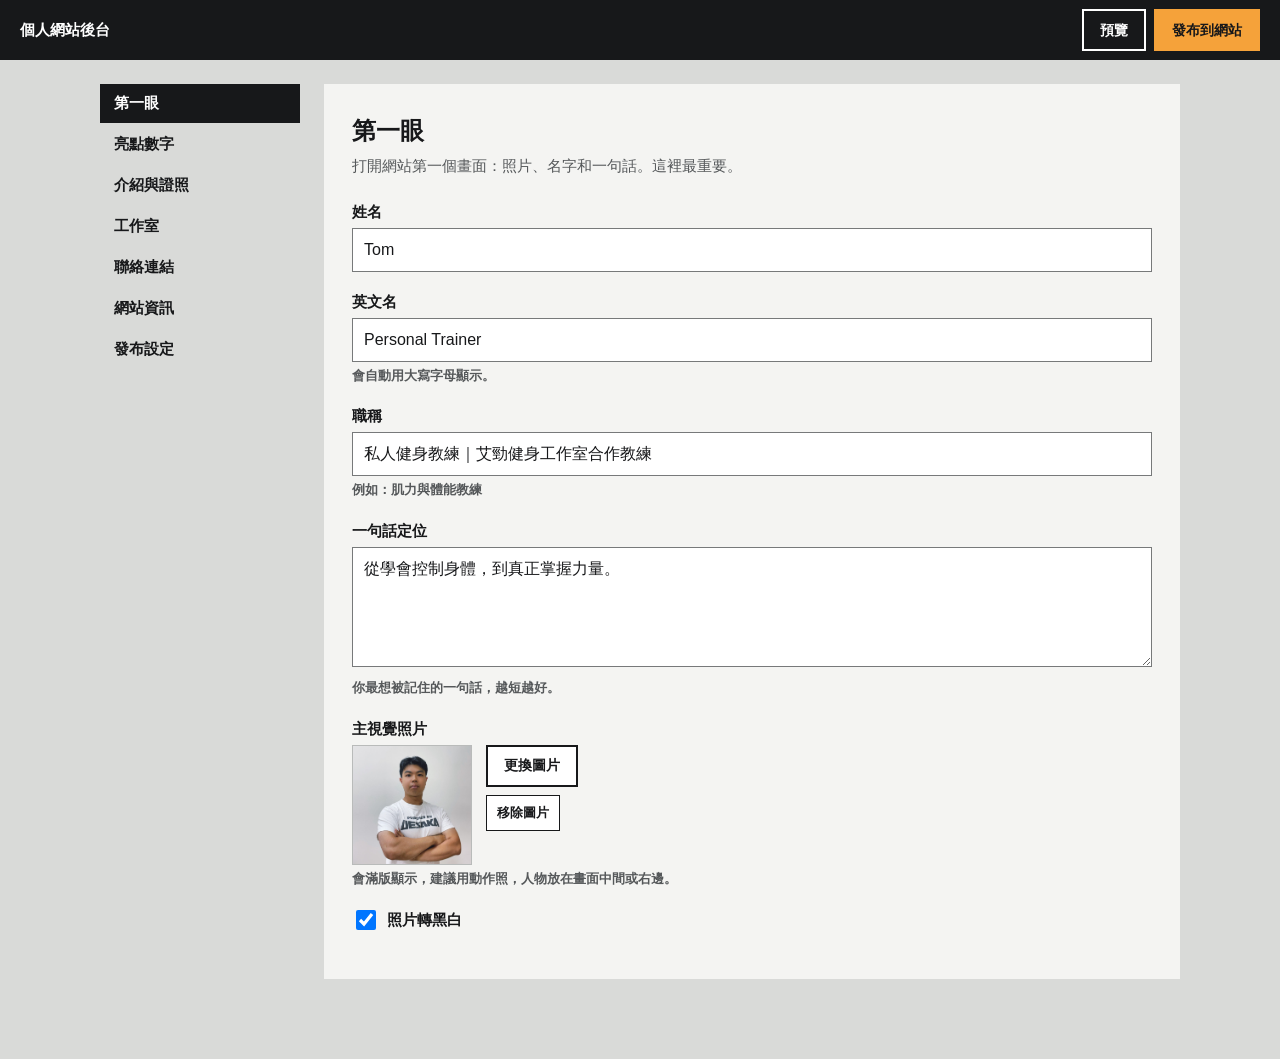
==== admin.html @ 5ab96dac "Add files via upload" ====
<!doctype html>
<html lang="zh-Hant">
<head>
<meta charset="utf-8">
<meta name="viewport" content="width=device-width, initial-scale=1">
<meta name="robots" content="noindex, nofollow">
<title>個人網站後台</title>
<link rel="icon" href="assets/logo.png">
<link rel="stylesheet" href="css/admin.css">
</head>
<body>
<header class="top">
  <strong>個人網站後台</strong>
  <span id="save-state" class="save-state" role="status"></span>
  <div class="top-actions">
    <button id="preview-btn" type="button" class="btn">預覽</button>
    <button id="publish-btn" type="button" class="btn btn-primary">發布到網站</button>
  </div>
</header>
<div id="draft-banner" class="banner" hidden>
  <span>已載入尚未發布的草稿。</span>
  <button id="discard-btn" type="button" class="link-btn">捨棄草稿，改用線上版本</button>
</div>
<div id="publish-log" class="publish-log" hidden></div>
<div class="layout">
  <nav id="tabs" class="tabs" aria-label="後台分頁"></nav>
  <main id="panel" class="panel"></main>
</div>
<script src="js/admin.js"></script>
</body>
</html>
---- css/admin.css ----
:root { --ink: #17181a; --muted: #55585a; --line: #b9bbba; --bg: #d9dad8; --card: #f4f4f2; --orange: #f5a23a; --danger: #a32a1c; --ok: #16683a; }
* { box-sizing: border-box; }
[hidden] { display: none !important; }
body { margin: 0; background: var(--bg); color: var(--ink); font: 15px/1.6 "Noto Sans TC", "Microsoft JhengHei", "PingFang TC", sans-serif; }
.top { position: sticky; top: 0; z-index: 5; display: flex; align-items: center; gap: 14px; min-height: 60px; padding: 8px 20px; background: var(--ink); color: #fff; flex-wrap: wrap; }
.save-state { color: #c8cac9; font-size: 13px; }
.top-actions { margin-left: auto; display: flex; gap: 8px; }
.btn { min-height: 42px; padding: 7px 16px; border: 2px solid var(--ink); background: #fff; color: var(--ink); font-family: inherit; font-size: 14px; font-weight: 700; line-height: 1.2; cursor: pointer; }
.btn:hover { background: #e8e8e6; }
.btn:disabled { opacity: .55; cursor: wait; }
.top .btn { border-color: #fff; background: transparent; color: #fff; }
.top .btn:hover { background: #3a3c3e; }
.top .btn-primary, .btn-primary { background: var(--orange); border-color: var(--orange); color: var(--ink); }
.top .btn-primary:hover, .btn-primary:hover { background: #ffb95e; }
.btn-small { min-height: 36px; padding: 4px 10px; font-size: 13px; border-width: 1px; }
.btn-danger { color: var(--danger); border-color: var(--danger); }
.banner { display: flex; gap: 12px; flex-wrap: wrap; padding: 9px 20px; background: #fbe4bd; font-weight: 500; }
.link-btn { padding: 0; border: 0; background: none; color: inherit; font: inherit; font-weight: 700; text-decoration: underline; cursor: pointer; }
.publish-log { padding: 12px 20px; background: #26282a; color: #fff; font-size: 14px; }
.publish-log .err { color: #ffb4a8; }
.publish-log .ok { color: #90e3ae; }
.publish-log a { color: var(--orange); }
.layout { display: grid; grid-template-columns: 200px minmax(0, 1fr); max-width: 1120px; margin: 0 auto; gap: 24px; padding: 24px 20px 80px; align-items: start; }
.tabs { position: sticky; top: 84px; display: flex; flex-direction: column; gap: 2px; }
.tabs button { padding: 10px 14px; border: 0; background: transparent; text-align: left; font-family: inherit; font-size: 15px; font-weight: 700; color: var(--ink); cursor: pointer; }
.tabs button:hover { background: #c7c9c7; }
.tabs button[aria-current="true"] { background: var(--ink); color: #fff; }
.panel { background: var(--card); padding: 28px; min-width: 0; }
.panel h1 { margin: 0 0 4px; font-size: 24px; }
.panel-desc { margin: 0 0 22px; color: var(--muted); }
.field { display: block; margin-bottom: 18px; }
.field > span, .field-label { display: block; margin-bottom: 4px; font-weight: 700; }
.hint { display: block; margin-top: 4px; font-size: 13px; color: var(--muted); }
input[type="text"], input[type="url"], input[type="date"], input[type="password"], textarea { width: 100%; min-height: 42px; padding: 8px 11px; border: 1px solid #77797a; background: #fff; color: var(--ink); font-family: inherit; font-size: 16px; line-height: 1.6; }
textarea { resize: vertical; min-height: 120px; }
.check { display: flex; align-items: center; gap: 8px; margin-bottom: 18px; font-weight: 700; }
.check input { width: 20px; height: 20px; }
.list { display: flex; flex-direction: column; gap: 14px; margin-bottom: 18px; }
.item { border: 1px solid var(--line); background: #fff; }
.item > summary { display: flex; align-items: center; gap: 10px; padding: 11px 14px; cursor: pointer; font-weight: 700; }
.item > summary .item-title { flex: 1; min-width: 0; overflow: hidden; text-overflow: ellipsis; white-space: nowrap; }
.item-actions { display: flex; gap: 4px; flex: none; }
.item-body { padding: 14px; border-top: 1px solid var(--line); }
.image-field { display: flex; gap: 14px; align-items: flex-start; flex-wrap: wrap; }
.image-field img { width: 120px; height: 120px; object-fit: cover; background: #c7c9c7; border: 1px solid var(--line); }
.image-field video { width: 240px; aspect-ratio: 4 / 3; background: #17181a; border: 1px solid var(--line); }
.image-field .blank { display: flex; align-items: center; justify-content: center; width: 120px; height: 120px; background: #e4e5e3; color: var(--muted); font-size: 13px; }
.image-controls { display: flex; flex-direction: column; gap: 8px; align-items: flex-start; }
.upload-btn { display: inline-flex; align-items: center; }
.upload-btn input { position: absolute; width: 1px; height: 1px; opacity: 0; }
.upload-btn:focus-within { outline: 3px solid var(--orange); }
.steps { padding-left: 20px; margin: 0 0 22px; }
.steps li { margin-bottom: 6px; }
.row { display: flex; gap: 8px; flex-wrap: wrap; }
.status { margin-top: 10px; font-weight: 700; }
.status.ok { color: var(--ok); }
.status.err { color: var(--danger); }
.notice { padding: 10px 14px; margin-bottom: 20px; background: #fbe4bd; font-size: 14px; }
@media (max-width: 760px) {
  .layout { display: block; padding: 0 0 60px; }
  .tabs { position: static; flex-direction: row; overflow-x: auto; padding: 8px 12px; background: #c7c9c7; }
  .tabs button { flex: none; padding: 8px 12px; font-size: 14px; }
  .panel { padding: 20px 16px; }
  .top { padding: 8px 12px; }
  .top-actions { margin-left: 0; width: 100%; }
  .top-actions .btn { flex: 1; }
}
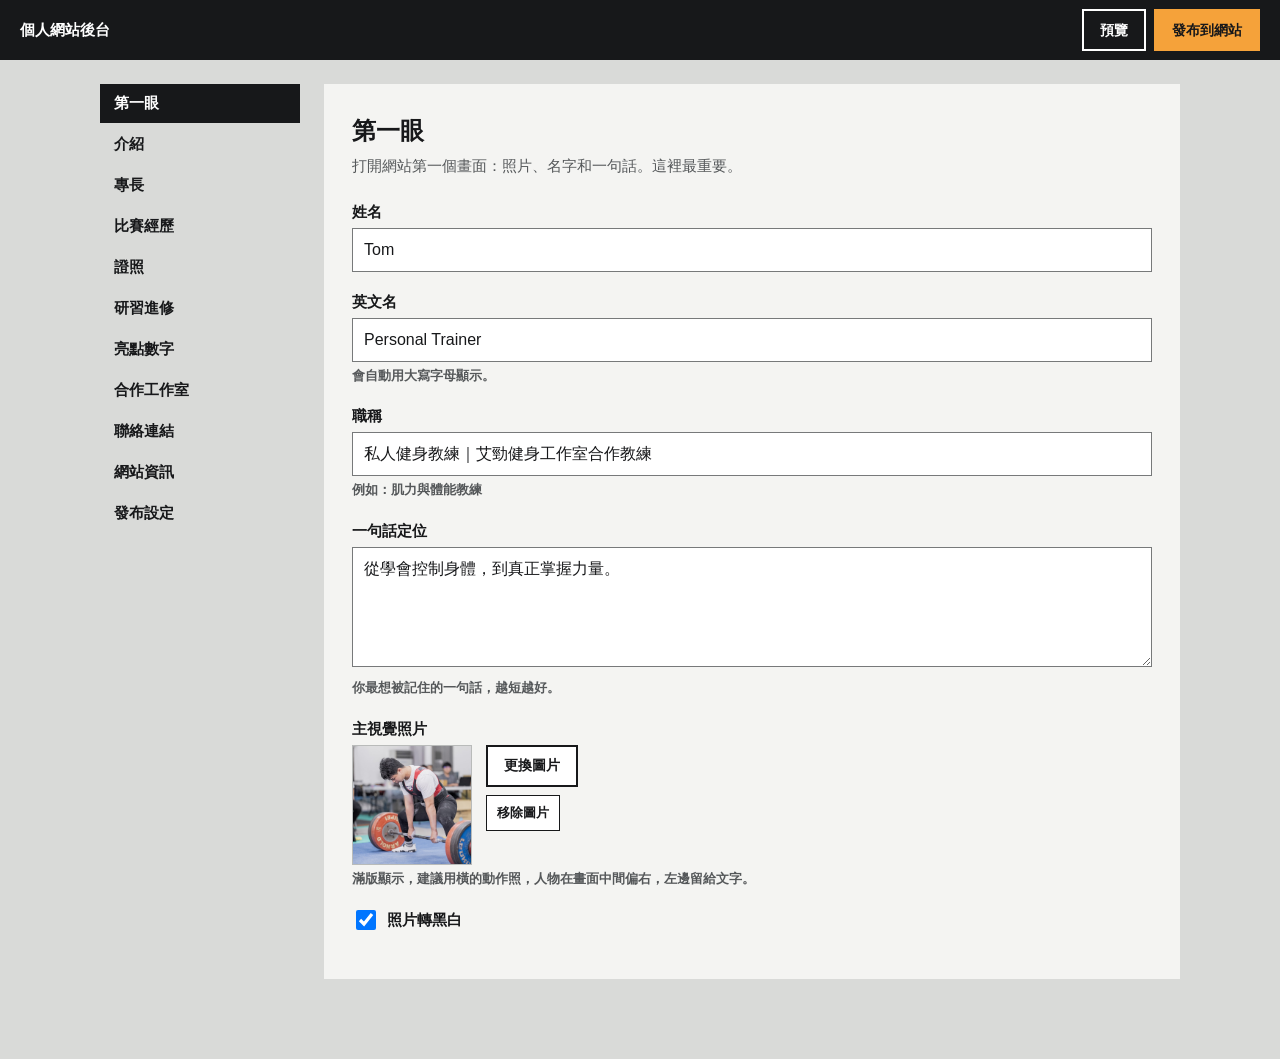
==== commit b7a61a96: "Add files via upload" ====
--- a/admin.html
+++ b/admin.html
@@ -5,7 +5,7 @@
 <meta name="viewport" content="width=device-width, initial-scale=1">
 <meta name="robots" content="noindex, nofollow">
 <title>個人網站後台</title>
-<link rel="icon" href="assets/logo.png">
+<link rel="icon" href="assets/icon-32.png" sizes="32x32" type="image/png">
 <link rel="stylesheet" href="css/admin.css">
 </head>
 <body>
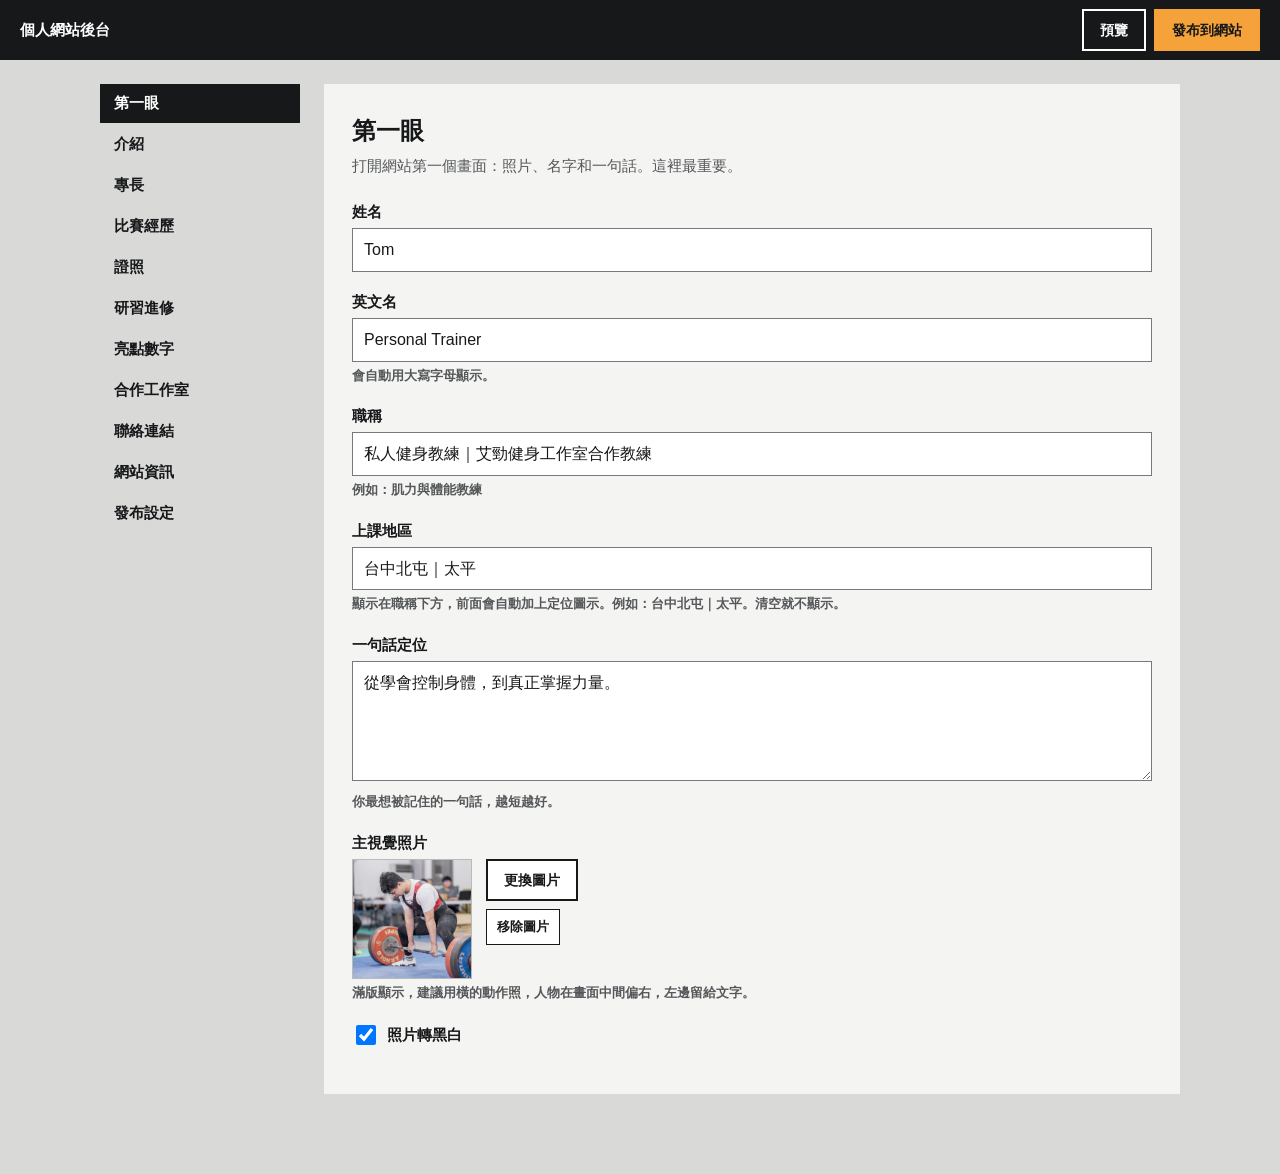
==== commit 922acf4c: "Add files via upload" ====
--- a/admin.html
+++ b/admin.html
@@ -6,7 +6,8 @@
 <meta name="robots" content="noindex, nofollow">
 <title>個人網站後台</title>
 <link rel="icon" href="assets/icon-32.png" sizes="32x32" type="image/png">
-<link rel="stylesheet" href="css/admin.css">
+<!-- 每次更新後台程式時，把 ?v= 後面的數字改大，瀏覽器就會抓新版 -->
+<link rel="stylesheet" href="css/admin.css?v=2">
 </head>
 <body>
 <header class="top">
@@ -26,6 +27,6 @@
   <nav id="tabs" class="tabs" aria-label="後台分頁"></nav>
   <main id="panel" class="panel"></main>
 </div>
-<script src="js/admin.js"></script>
+<script src="js/admin.js?v=3"></script>
 </body>
 </html>
--- a/css/admin.css
+++ b/css/admin.css
@@ -40,6 +40,14 @@
 .item > summary { display: flex; align-items: center; gap: 10px; padding: 11px 14px; cursor: pointer; font-weight: 700; }
 .item > summary .item-title { flex: 1; min-width: 0; overflow: hidden; text-overflow: ellipsis; white-space: nowrap; }
 .item-actions { display: flex; gap: 4px; flex: none; }
+.item > summary::-webkit-details-marker { display: none; }
+.item > summary:hover { background: #f1f1ef; }
+.edit-tag { flex: none; font-size: 13px; font-weight: 700; color: var(--ink); padding: 4px 10px; border: 1px solid var(--ink); background: #fff; }
+.edit-tag::after { content: "✎ 編輯"; }
+.item[open] > summary { background: var(--ink); color: #fff; }
+.item[open] .edit-tag { background: transparent; border-color: #fff; color: #fff; }
+.item[open] .edit-tag::after { content: "▲ 收合"; }
+.item[open] > summary .btn { background: #fff; }
 .item-body { padding: 14px; border-top: 1px solid var(--line); }
 .image-field { display: flex; gap: 14px; align-items: flex-start; flex-wrap: wrap; }
 .image-field img { width: 120px; height: 120px; object-fit: cover; background: #c7c9c7; border: 1px solid var(--line); }
